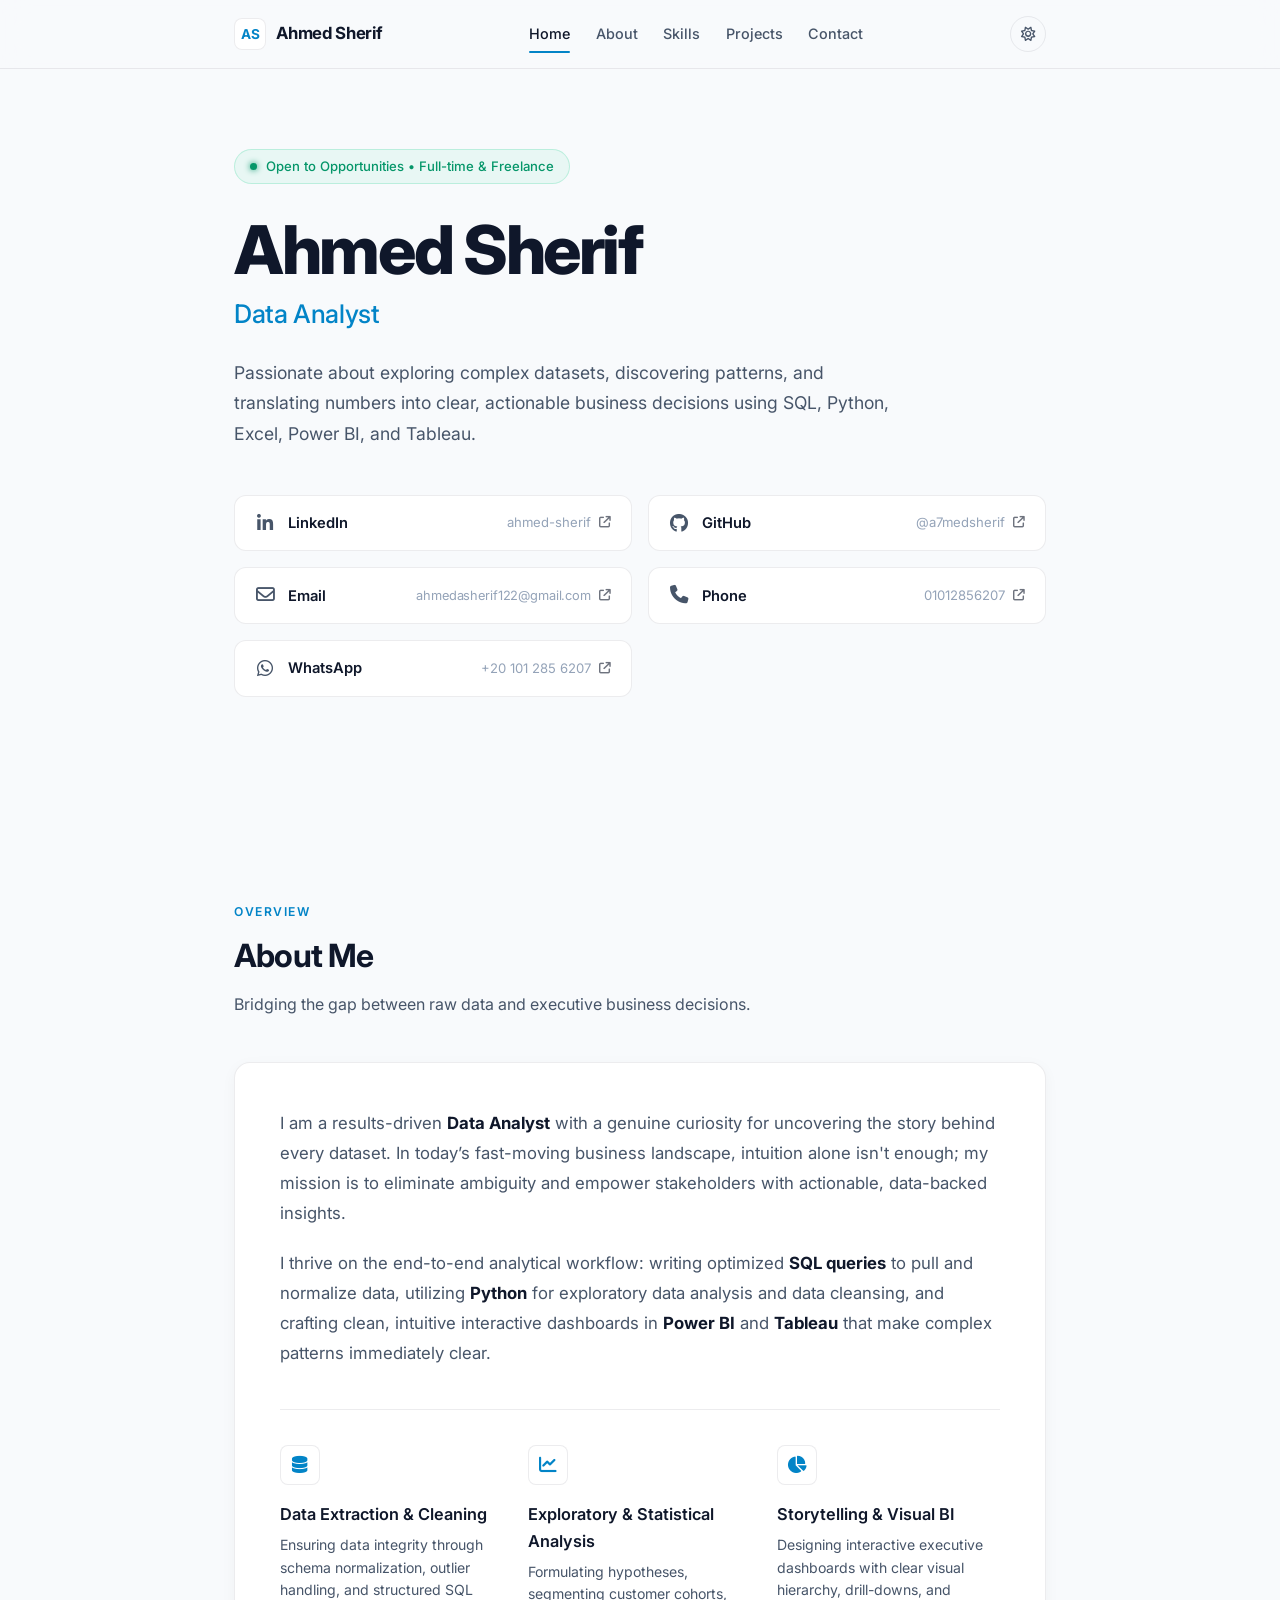
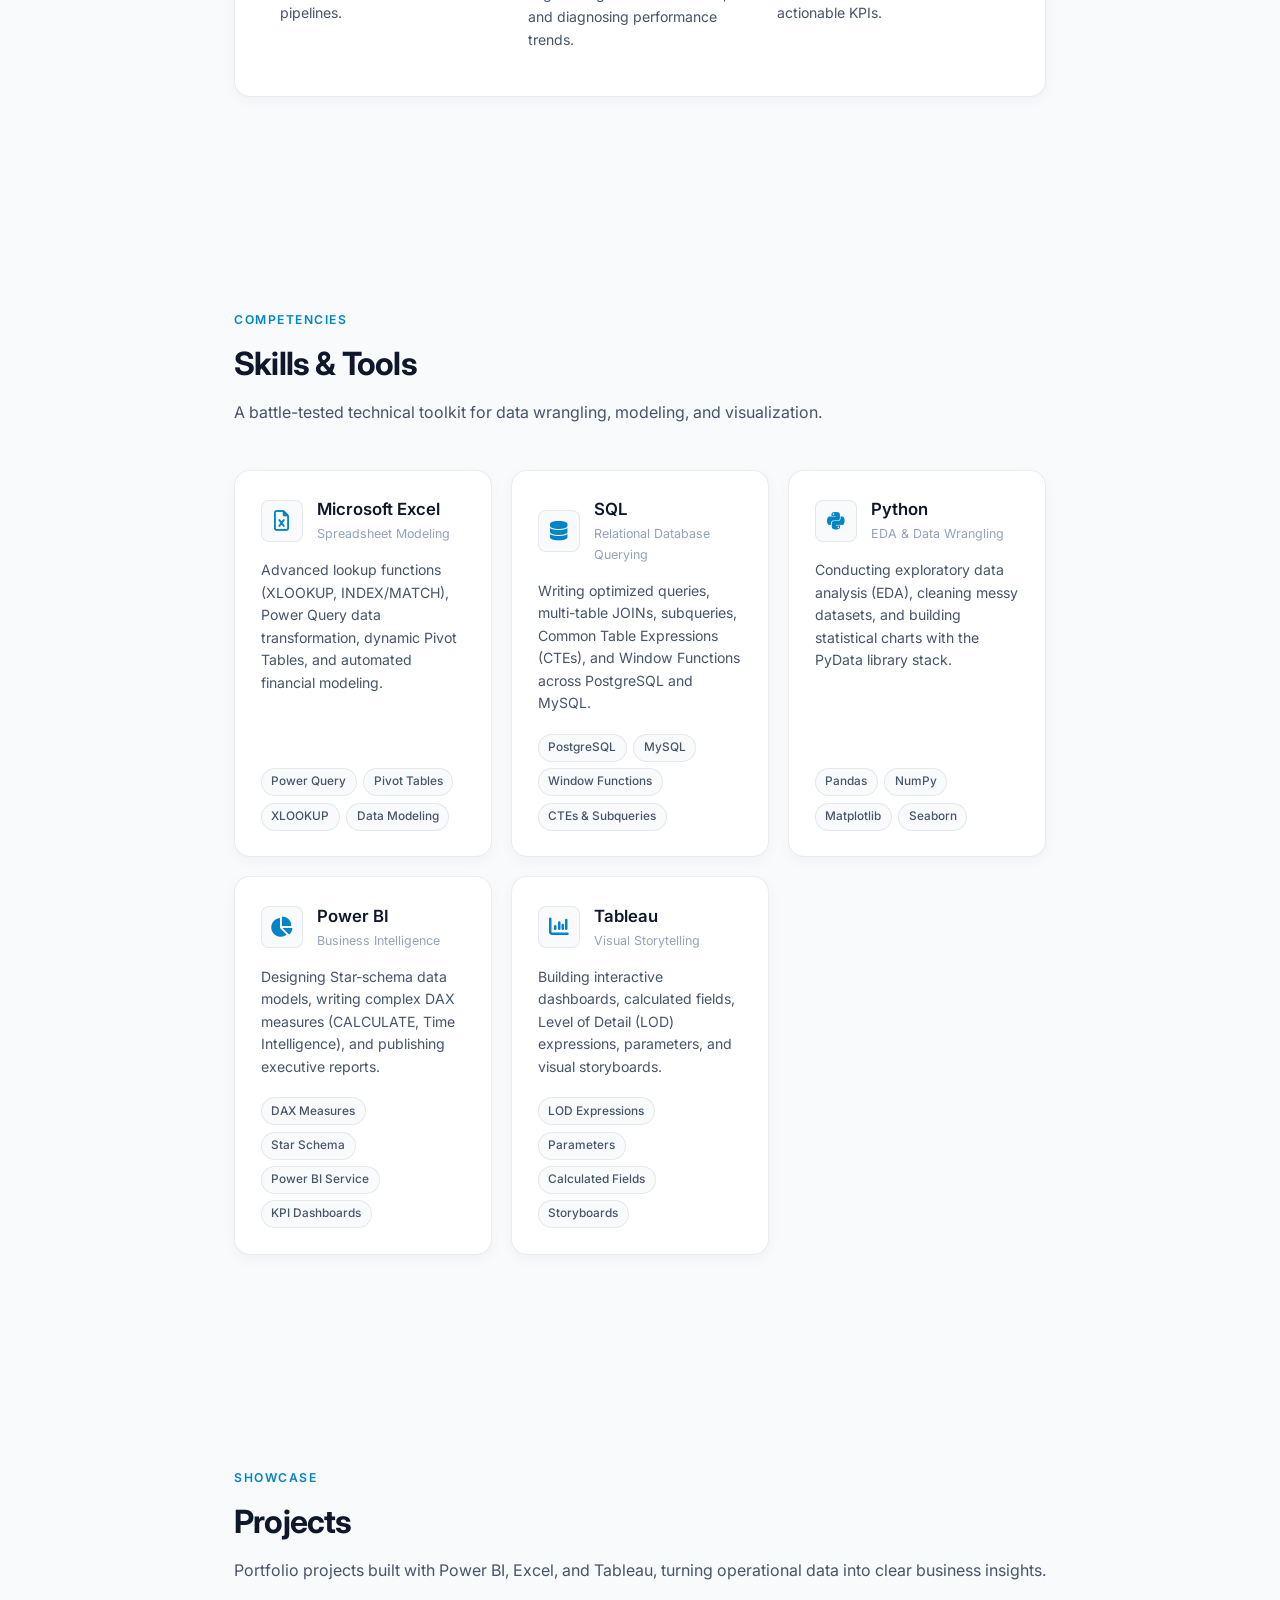
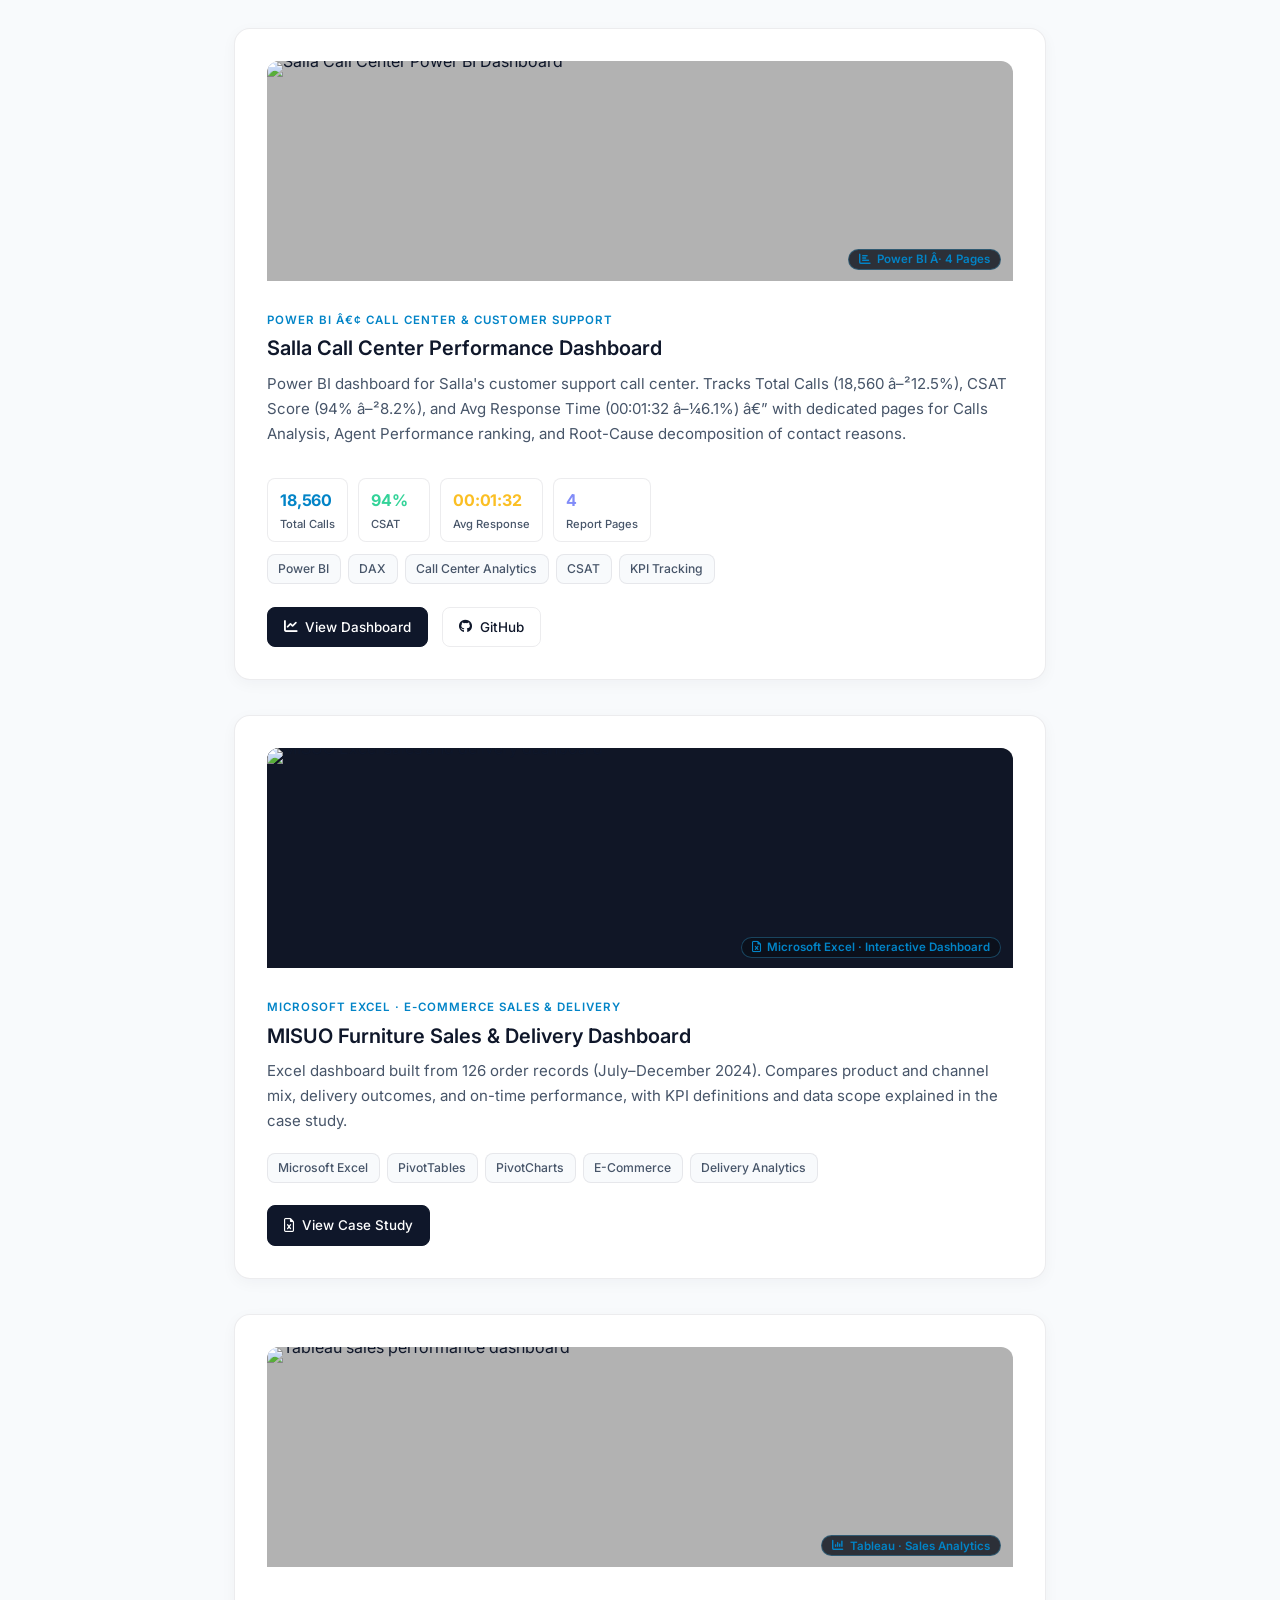
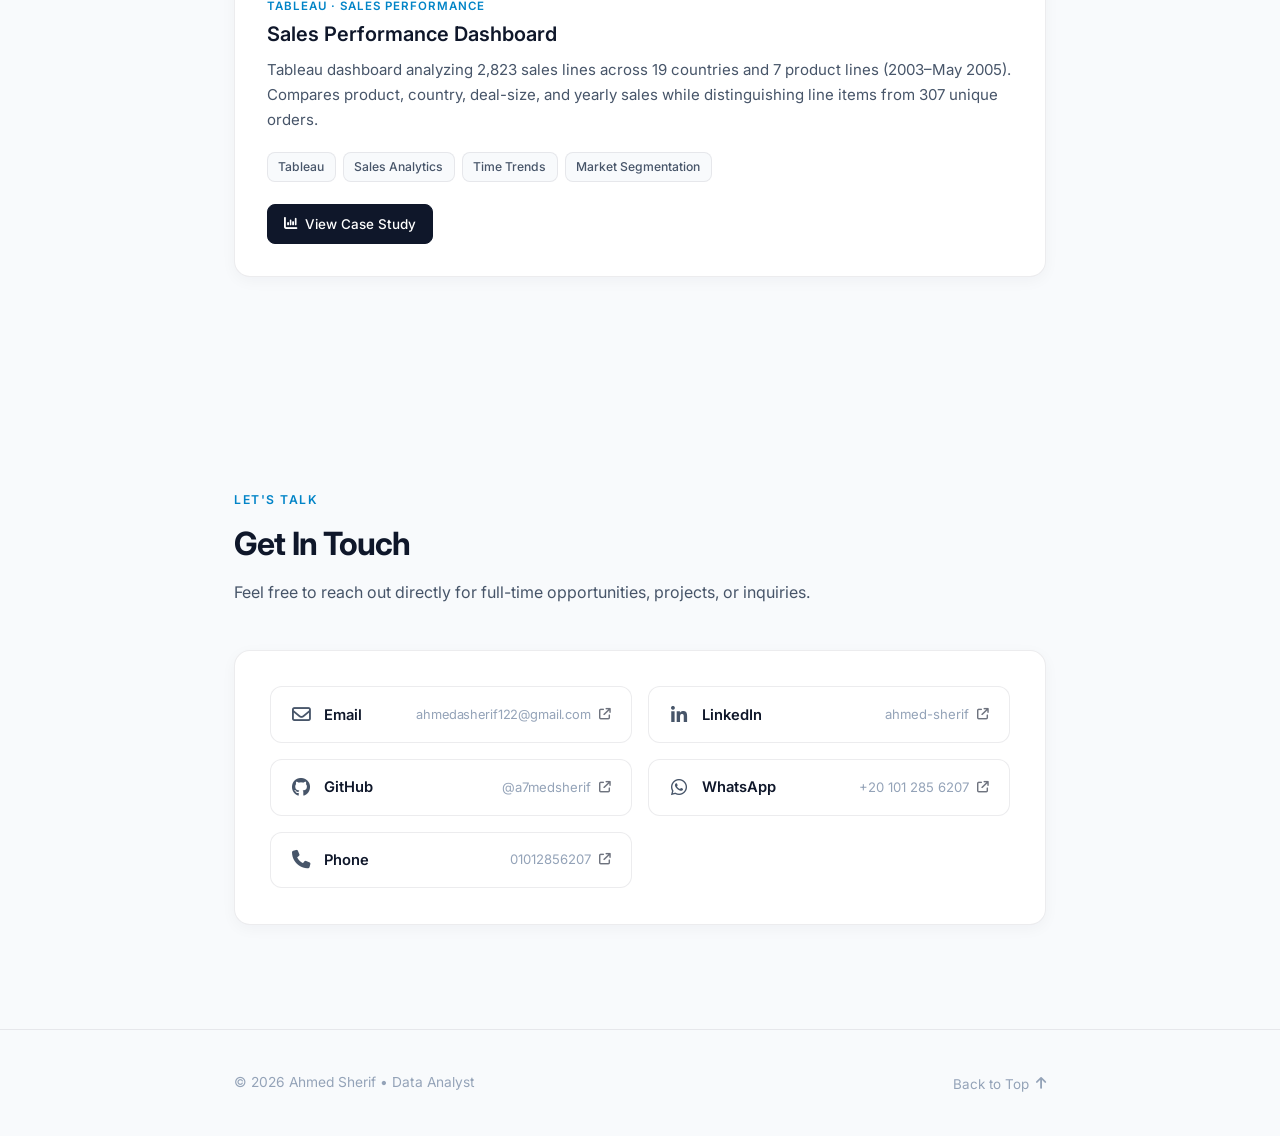
==== index.html @ d5da156c "Add files via upload" ====
<!DOCTYPE html>
<html lang="en" data-theme="dark">
<head>
  <meta charset="UTF-8" />
  <meta name="viewport" content="width=device-width, initial-scale=1.0" />
  <title>Ahmed Sherif | Data Analyst</title>
  <meta name="description" content="Portfolio of Ahmed Sherif - Data Analyst. Transforming raw data into actionable business intelligence." />

  <!-- Google Font: Inter -->
  <link rel="preconnect" href="https://fonts.googleapis.com" />
  <link rel="preconnect" href="https://fonts.gstatic.com" crossorigin />
  <link href="https://fonts.googleapis.com/css2?family=Inter:wght@300;400;500;600;700;800&display=swap" rel="stylesheet" />

  <!-- FontAwesome Icons -->
  <link rel="stylesheet" href="https://cdnjs.cloudflare.com/ajax/libs/font-awesome/6.5.1/css/all.min.css" integrity="sha512-DTOQO9RWCH3ppGqcWaEA1BIZOC6xxalwEsw9c2QQeAIftl+Vegovlnee1c9QX4TctnWMn13TZye+giMm8e2LwA==" crossorigin="anonymous" referrerpolicy="no-referrer" />

  <!-- Custom Stylesheet -->
  <link rel="stylesheet" href="style.css" />
</head>
<body>

  <!-- ==================== FIXED NAVIGATION BAR ==================== -->
  <header class="navbar" id="navbar">
    <div class="container nav-container">
      <a href="#hero" class="brand-logo">
        <span class="brand-badge">AS</span>
        <span class="brand-name">Ahmed Sherif</span>
      </a>

      <!-- Navigation Links -->
      <nav class="nav-menu" id="navMenu">
        <a href="#hero" class="nav-link active">Home</a>
        <a href="#about" class="nav-link">About</a>
        <a href="#skills" class="nav-link">Skills</a>
        <a href="#projects" class="nav-link">Projects</a>
        <a href="#contact" class="nav-link">Contact</a>
      </nav>

      <!-- Right Actions -->
      <div class="nav-actions">
        <button id="themeToggle" class="theme-btn" aria-label="Toggle Theme" title="Toggle theme">
          <i class="fa-regular fa-moon moon-icon"></i>
          <i class="fa-regular fa-sun sun-icon"></i>
        </button>

        <button class="mobile-toggle" id="mobileMenuToggle" aria-label="Toggle menu">
          <span></span>
          <span></span>
          <span></span>
        </button>
      </div>
    </div>
  </header>

  <!-- Main One-Page Content Wrapper -->
  <main class="main-content">

    <!-- ==================== 1. HERO SECTION ==================== -->
    <section class="section hero-section" id="hero">
      <div class="container">
        
        <div class="hero-content">
          <!-- Status Pill -->
          <div class="status-pill">
            <span class="pulse-dot"></span>
            <span>Open to Opportunities • Full-time & Freelance</span>
          </div>

          <!-- Name & Role -->
          <h1 class="hero-name">Ahmed Sherif</h1>
          <p class="hero-role">Data Analyst</p>

          <!-- Short Bio Tagline -->
          <p class="hero-tagline">
            Passionate about exploring complex datasets, discovering patterns, and translating numbers into clear, actionable business decisions using SQL, Python, Excel, Power BI, and Tableau.
          </p>

          <!-- Core Contact & Social Links (Clean Rectangles Grid) -->
          <div class="hero-links-grid">
            
            <!-- LinkedIn -->
            <a href="https://www.linkedin.com/in/ahmed-sherif-2465382a6" target="_blank" rel="noopener noreferrer" class="link-card">
              <div class="link-left">
                <i class="fa-brands fa-linkedin-in link-icon"></i>
                <span class="link-title">LinkedIn</span>
              </div>
              <div class="link-right">
                <span class="link-handle">ahmed-sherif</span>
                <i class="fa-solid fa-arrow-up-right-from-square arrow-icon"></i>
              </div>
            </a>

            <!-- GitHub -->
            <a href="https://github.com/a7medsherif" target="_blank" rel="noopener noreferrer" class="link-card">
              <div class="link-left">
                <i class="fa-brands fa-github link-icon"></i>
                <span class="link-title">GitHub</span>
              </div>
              <div class="link-right">
                <span class="link-handle">@a7medsherif</span>
                <i class="fa-solid fa-arrow-up-right-from-square arrow-icon"></i>
              </div>
            </a>

            <!-- Email -->
            <a href="mailto:ahmedasherif122@gmail.com" class="link-card">
              <div class="link-left">
                <i class="fa-regular fa-envelope link-icon"></i>
                <span class="link-title">Email</span>
              </div>
              <div class="link-right">
                <span class="link-handle email-handle">ahmedasherif122@gmail.com</span>
                <i class="fa-solid fa-arrow-up-right-from-square arrow-icon"></i>
              </div>
            </a>

            <!-- Phone -->
            <a href="tel:01012856207" class="link-card">
              <div class="link-left">
                <i class="fa-solid fa-phone link-icon"></i>
                <span class="link-title">Phone</span>
              </div>
              <div class="link-right">
                <span class="link-handle phone-handle">01012856207</span>
                <i class="fa-solid fa-arrow-up-right-from-square arrow-icon"></i>
              </div>
            </a>

            <!-- WhatsApp -->
            <a href="https://wa.me/201012856207" target="_blank" rel="noopener noreferrer" class="link-card">
              <div class="link-left">
                <i class="fa-brands fa-whatsapp link-icon"></i>
                <span class="link-title">WhatsApp</span>
              </div>
              <div class="link-right">
                <span class="link-handle phone-handle">+20 101 285 6207</span>
                <i class="fa-solid fa-arrow-up-right-from-square arrow-icon"></i>
              </div>
            </a>

          </div>
        </div>

      </div>
    </section>

    <!-- ==================== 2. ABOUT ME SECTION ==================== -->
    <section class="section about-section" id="about">
      <div class="container">
        
        <div class="section-header">
          <span class="section-tag">Overview</span>
          <h2 class="section-title">About Me</h2>
          <p class="section-desc">Bridging the gap between raw data and executive business decisions.</p>
        </div>

        <div class="card about-card">
          <div class="about-text">
            <p>
              I am a results-driven <strong>Data Analyst</strong> with a genuine curiosity for uncovering the story behind every dataset. In today’s fast-moving business landscape, intuition alone isn't enough; my mission is to eliminate ambiguity and empower stakeholders with actionable, data-backed insights.
            </p>
            <p>
              I thrive on the end-to-end analytical workflow: writing optimized <strong>SQL queries</strong> to pull and normalize data, utilizing <strong>Python</strong> for exploratory data analysis and data cleansing, and crafting clean, intuitive interactive dashboards in <strong>Power BI</strong> and <strong>Tableau</strong> that make complex patterns immediately clear.
            </p>
          </div>

          <!-- Analytical Pillars -->
          <div class="pillars-grid">
            <div class="pillar-item">
              <div class="pillar-icon"><i class="fa-solid fa-database"></i></div>
              <h4>Data Extraction & Cleaning</h4>
              <p>Ensuring data integrity through schema normalization, outlier handling, and structured SQL pipelines.</p>
            </div>

            <div class="pillar-item">
              <div class="pillar-icon"><i class="fa-solid fa-chart-line"></i></div>
              <h4>Exploratory & Statistical Analysis</h4>
              <p>Formulating hypotheses, segmenting customer cohorts, and diagnosing performance trends.</p>
            </div>

            <div class="pillar-item">
              <div class="pillar-icon"><i class="fa-solid fa-chart-pie"></i></div>
              <h4>Storytelling & Visual BI</h4>
              <p>Designing interactive executive dashboards with clear visual hierarchy, drill-downs, and actionable KPIs.</p>
            </div>
          </div>
        </div>

      </div>
    </section>

    <!-- ==================== 3. SKILLS & TOOLS SECTION ==================== -->
    <section class="section skills-section" id="skills">
      <div class="container">
        
        <div class="section-header">
          <span class="section-tag">Competencies</span>
          <h2 class="section-title">Skills & Tools</h2>
          <p class="section-desc">A battle-tested technical toolkit for data wrangling, modeling, and visualization.</p>
        </div>

        <div class="skills-grid">
          
          <!-- Excel -->
          <div class="card skill-card">
            <div class="skill-card-top">
              <div class="skill-icon-wrap"><i class="fa-regular fa-file-excel"></i></div>
              <div>
                <h3 class="skill-title">Microsoft Excel</h3>
                <span class="skill-type">Spreadsheet Modeling</span>
              </div>
            </div>
            <p class="skill-desc">
              Advanced lookup functions (XLOOKUP, INDEX/MATCH), Power Query data transformation, dynamic Pivot Tables, and automated financial modeling.
            </p>
            <div class="skill-tags">
              <span>Power Query</span>
              <span>Pivot Tables</span>
              <span>XLOOKUP</span>
              <span>Data Modeling</span>
            </div>
          </div>

          <!-- SQL -->
          <div class="card skill-card">
            <div class="skill-card-top">
              <div class="skill-icon-wrap"><i class="fa-solid fa-database"></i></div>
              <div>
                <h3 class="skill-title">SQL</h3>
                <span class="skill-type">Relational Database Querying</span>
              </div>
            </div>
            <p class="skill-desc">
              Writing optimized queries, multi-table JOINs, subqueries, Common Table Expressions (CTEs), and Window Functions across PostgreSQL and MySQL.
            </p>
            <div class="skill-tags">
              <span>PostgreSQL</span>
              <span>MySQL</span>
              <span>Window Functions</span>
              <span>CTEs & Subqueries</span>
            </div>
          </div>

          <!-- Python -->
          <div class="card skill-card">
            <div class="skill-card-top">
              <div class="skill-icon-wrap"><i class="fa-brands fa-python"></i></div>
              <div>
                <h3 class="skill-title">Python</h3>
                <span class="skill-type">EDA & Data Wrangling</span>
              </div>
            </div>
            <p class="skill-desc">
              Conducting exploratory data analysis (EDA), cleaning messy datasets, and building statistical charts with the PyData library stack.
            </p>
            <div class="skill-tags">
              <span>Pandas</span>
              <span>NumPy</span>
              <span>Matplotlib</span>
              <span>Seaborn</span>
            </div>
          </div>

          <!-- Power BI -->
          <div class="card skill-card">
            <div class="skill-card-top">
              <div class="skill-icon-wrap"><i class="fa-solid fa-chart-pie"></i></div>
              <div>
                <h3 class="skill-title">Power BI</h3>
                <span class="skill-type">Business Intelligence</span>
              </div>
            </div>
            <p class="skill-desc">
              Designing Star-schema data models, writing complex DAX measures (CALCULATE, Time Intelligence), and publishing executive reports.
            </p>
            <div class="skill-tags">
              <span>DAX Measures</span>
              <span>Star Schema</span>
              <span>Power BI Service</span>
              <span>KPI Dashboards</span>
            </div>
          </div>

          <!-- Tableau -->
          <div class="card skill-card">
            <div class="skill-card-top">
              <div class="skill-icon-wrap"><i class="fa-solid fa-chart-column"></i></div>
              <div>
                <h3 class="skill-title">Tableau</h3>
                <span class="skill-type">Visual Storytelling</span>
              </div>
            </div>
            <p class="skill-desc">
              Building interactive dashboards, calculated fields, Level of Detail (LOD) expressions, parameters, and visual storyboards.
            </p>
            <div class="skill-tags">
              <span>LOD Expressions</span>
              <span>Parameters</span>
              <span>Calculated Fields</span>
              <span>Storyboards</span>
            </div>
          </div>

        </div>

      </div>
    </section>


    <!-- ==================== 4. PROJECTS SECTION ==================== -->
    <section class="section projects-section" id="projects">
      <div class="container">
        
        <div class="section-header">
          <span class="section-tag">Showcase</span>
          <h2 class="section-title">Projects</h2>
          <p class="section-desc">Portfolio projects built with Power BI, Excel, and Tableau, turning operational data into clear business insights.</p>
        </div>

        <div class="projects-grid">

          <!-- PROJECT 01: SALLA CALL CENTER DASHBOARD -->
          <article class="card project-card featured-project">
            <div class="project-img-wrap">
              <img
                src="assets/images/salla-home.jpg"
                alt="Salla Call Center Power BI Dashboard"
                class="project-img"
                loading="lazy"
              />
              <span class="img-overlay-badge"><i class="fa-solid fa-chart-bar"></i> Power BI Â· 4 Pages</span>
            </div>

            <div class="project-body">
              <div class="project-header">
                <span class="project-meta-pill">Power BI â€¢ Call Center &amp; Customer Support</span>
                <h3 class="project-title">Salla Call Center Performance Dashboard</h3>
              </div>

              <p class="project-description">
                Power BI dashboard for Salla's customer support call center. Tracks Total Calls (18,560 â–²12.5%), CSAT Score (94% â–²8.2%), and Avg Response Time (00:01:32 â–¼6.1%) â€” with dedicated pages for Calls Analysis, Agent Performance ranking, and Root-Cause decomposition of contact reasons.
              </p>

              <div class="project-kpis">
                <div class="pkpi"><span class="pkpi-v cyan">18,560</span><span class="pkpi-l">Total Calls</span></div>
                <div class="pkpi"><span class="pkpi-v emerald">94%</span><span class="pkpi-l">CSAT</span></div>
                <div class="pkpi"><span class="pkpi-v amber">00:01:32</span><span class="pkpi-l">Avg Response</span></div>
                <div class="pkpi"><span class="pkpi-v indigo">4</span><span class="pkpi-l">Report Pages</span></div>
              </div>

              <div class="project-tags">
                <span>Power BI</span>
                <span>DAX</span>
                <span>Call Center Analytics</span>
                <span>CSAT</span>
                <span>KPI Tracking</span>
              </div>

              <div class="project-actions">
                <a href="salla-dashboard-real.html" class="btn btn-primary btn-sm">
                  <i class="fa-solid fa-chart-line"></i>
                  <span>View Dashboard</span>
                </a>
                <a href="https://github.com/a7medsherif" target="_blank" rel="noopener noreferrer" class="btn btn-outline btn-sm">
                  <i class="fa-brands fa-github"></i>
                  <span>GitHub</span>
                </a>
              </div>
            </div>
          </article>

                    <!-- PROJECT 02: MISUO FURNITURE SALES & DELIVERY DASHBOARD -->
          <article class="card project-card">
                        <div class="project-img-wrap">
              <img src="assets/images/misuo-dashboard.png" alt="MISUO Excel sales and delivery dashboard" class="project-img misuo-dashboard-img" style="object-fit:contain;background:#101626" loading="lazy" />
              <span class="img-overlay-badge"><i class="fa-regular fa-file-excel"></i> Microsoft Excel · Interactive Dashboard</span>
            </div><div class="project-body">
              <div class="project-header">
                <span class="project-meta-pill">Microsoft Excel &middot; E-Commerce Sales &amp; Delivery</span>
                <h3 class="project-title">MISUO Furniture Sales &amp; Delivery Dashboard</h3>
              </div>
              <p class="project-description">Excel dashboard built from 126 order records (July–December 2024). Compares product and channel mix, delivery outcomes, and on-time performance, with KPI definitions and data scope explained in the case study.</p>
              <div class="project-tags">
                <span>Microsoft Excel</span><span>PivotTables</span><span>PivotCharts</span><span>E-Commerce</span><span>Delivery Analytics</span>
              </div>
              <div class="project-actions">
                <a href="messieur-dashboard.html" class="btn btn-primary btn-sm"><i class="fa-regular fa-file-excel"></i><span>View Case Study</span></a>
              </div>
            </div>
          </article>
          <!-- PROJECT 03: TABLEAU SALES PERFORMANCE DASHBOARD -->
          <article class="card project-card">
            <div class="project-img-wrap">
              <img src="assets/images/tableau-sales-dashboard.png" alt="Tableau sales performance dashboard" class="project-img" loading="lazy" />
              <span class="img-overlay-badge"><i class="fa-solid fa-chart-column"></i> Tableau &middot; Sales Analytics</span>
            </div>
            <div class="project-body">
              <div class="project-header">
                <span class="project-meta-pill">Tableau &middot; Sales Performance</span>
                <h3 class="project-title">Sales Performance Dashboard</h3>
              </div>
              <p class="project-description">Tableau dashboard analyzing 2,823 sales lines across 19 countries and 7 product lines (2003–May 2005). Compares product, country, deal-size, and yearly sales while distinguishing line items from 307 unique orders.</p>
              <div class="project-tags"><span>Tableau</span><span>Sales Analytics</span><span>Time Trends</span><span>Market Segmentation</span></div>
              <div class="project-actions"><a href="tableau-sales-dashboard.html" class="btn btn-primary btn-sm"><i class="fa-solid fa-chart-column"></i><span>View Case Study</span></a></div>
            </div>
          </article>

        </div>

      </div>
    </section>

    <!-- ==================== 5. CONTACT SECTION ==================== -->
    <section class="section contact-section" id="contact">
      <div class="container">
        
        <div class="section-header">
          <span class="section-tag">Let's Talk</span>
          <h2 class="section-title">Get In Touch</h2>
          <p class="section-desc">Feel free to reach out directly for full-time opportunities, projects, or inquiries.</p>
        </div>

        <div class="contact-card-box card">
          <div class="contact-links-list">
            
            <a href="mailto:ahmedasherif122@gmail.com" class="link-card">
              <div class="link-left">
                <i class="fa-regular fa-envelope link-icon"></i>
                <span class="link-title">Email</span>
              </div>
              <div class="link-right">
                <span class="link-handle email-handle">ahmedasherif122@gmail.com</span>
                <i class="fa-solid fa-arrow-up-right-from-square arrow-icon"></i>
              </div>
            </a>

            <a href="https://www.linkedin.com/in/ahmed-sherif-2465382a6" target="_blank" rel="noopener noreferrer" class="link-card">
              <div class="link-left">
                <i class="fa-brands fa-linkedin-in link-icon"></i>
                <span class="link-title">LinkedIn</span>
              </div>
              <div class="link-right">
                <span class="link-handle">ahmed-sherif</span>
                <i class="fa-solid fa-arrow-up-right-from-square arrow-icon"></i>
              </div>
            </a>

            <a href="https://github.com/a7medsherif" target="_blank" rel="noopener noreferrer" class="link-card">
              <div class="link-left">
                <i class="fa-brands fa-github link-icon"></i>
                <span class="link-title">GitHub</span>
              </div>
              <div class="link-right">
                <span class="link-handle">@a7medsherif</span>
                <i class="fa-solid fa-arrow-up-right-from-square arrow-icon"></i>
              </div>
            </a>

            <a href="https://wa.me/201012856207" target="_blank" rel="noopener noreferrer" class="link-card">
              <div class="link-left">
                <i class="fa-brands fa-whatsapp link-icon"></i>
                <span class="link-title">WhatsApp</span>
              </div>
              <div class="link-right">
                <span class="link-handle phone-handle">+20 101 285 6207</span>
                <i class="fa-solid fa-arrow-up-right-from-square arrow-icon"></i>
              </div>
            </a>

            <a href="tel:01012856207" class="link-card">
              <div class="link-left">
                <i class="fa-solid fa-phone link-icon"></i>
                <span class="link-title">Phone</span>
              </div>
              <div class="link-right">
                <span class="link-handle phone-handle">01012856207</span>
                <i class="fa-solid fa-arrow-up-right-from-square arrow-icon"></i>
              </div>
            </a>

          </div>
        </div>

      </div>
    </section>

  </main>

  <!-- ==================== FOOTER ==================== -->
  <footer class="footer">
    <div class="container footer-container">
      <p class="copyright">&copy; 2026 Ahmed Sherif • Data Analyst</p>
      <div class="footer-back-top">
        <a href="#hero" class="back-top-link">
          <span>Back to Top</span>
          <i class="fa-solid fa-arrow-up"></i>
        </a>
      </div>
    </div>
  </footer>

  <!-- Script -->
  <script src="script.js"></script>
</body>
</html>
---- style.css ----
/* ==========================================================================
   AHMED SHERIF | DATA ANALYST PORTFOLIO
   Spacious, Elegant, Calm Dark Slate One-Page Layout
   ========================================================================== */

/* --- CSS Variables --- */
:root {
  /* Dark Slate Theme */
  --bg-body: #0b0f19;
  --bg-surface: #101626;
  --bg-card: rgba(255, 255, 255, 0.025);
  --bg-card-hover: rgba(255, 255, 255, 0.05);
  --bg-slot: rgba(255, 255, 255, 0.015);
  --bg-nav: rgba(11, 15, 25, 0.85);

  --border: rgba(255, 255, 255, 0.08);
  --border-hover: rgba(255, 255, 255, 0.2);
  --border-dashed: rgba(255, 255, 255, 0.12);

  --text-main: #f8fafc;
  --text-muted: #94a3b8;
  --text-dim: #64748b;

  --accent: #38bdf8;
  --status-emerald: #34d399;

  --font-sans: 'Inter', -apple-system, BlinkMacSystemFont, 'Segoe UI', Roboto, sans-serif;
  --radius-sm: 8px;
  --radius-md: 12px;
  --radius-lg: 16px;
  --radius-full: 9999px;

  --transition: 0.2s cubic-bezier(0.4, 0, 0.2, 1);
  --shadow-card: 0 4px 20px -2px rgba(0, 0, 0, 0.25);
}

/* Light Theme */
[data-theme="light"] {
  --bg-body: #f8fafc;
  --bg-surface: #ffffff;
  --bg-card: #ffffff;
  --bg-card-hover: #f1f5f9;
  --bg-slot: #f8fafc;
  --bg-nav: rgba(248, 250, 252, 0.85);

  --border: rgba(15, 23, 42, 0.08);
  --border-hover: rgba(15, 23, 42, 0.22);
  --border-dashed: rgba(15, 23, 42, 0.15);

  --text-main: #0f172a;
  --text-muted: #475569;
  --text-dim: #94a3b8;

  --accent: #0284c7;
  --status-emerald: #059669;
  --shadow-card: 0 4px 15px rgba(15, 23, 42, 0.04);
}

/* --- Base & Reset --- */
*, *::before, *::after {
  box-sizing: border-box;
  margin: 0;
  padding: 0;
}

html {
  scroll-behavior: smooth;
  font-size: 16px;
}

body {
  font-family: var(--font-sans);
  background-color: var(--bg-body);
  color: var(--text-main);
  line-height: 1.65;
  min-height: 100vh;
  -webkit-font-smoothing: antialiased;
  -moz-osx-font-smoothing: grayscale;
  transition: background-color var(--transition), color var(--transition);
}

.container {
  width: 100%;
  max-width: 860px;
  margin: 0 auto;
  padding: 0 1.5rem;
}

a {
  text-decoration: none;
  color: inherit;
  transition: var(--transition);
}

/* --- Common Card --- */
.card {
  background-color: var(--bg-card);
  border: 1px solid var(--border);
  border-radius: var(--radius-lg);
  padding: 2rem;
  box-shadow: var(--shadow-card);
  transition: all var(--transition);
}

/* ==================== NAVBAR ==================== */
.navbar {
  position: sticky;
  top: 0;
  width: 100%;
  z-index: 1000;
  background: var(--bg-nav);
  backdrop-filter: blur(14px);
  -webkit-backdrop-filter: blur(14px);
  border-bottom: 1px solid var(--border);
  padding: 1rem 0;
  transition: all var(--transition);
}

.nav-container {
  display: flex;
  align-items: center;
  justify-content: space-between;
}

.brand-logo {
  display: flex;
  align-items: center;
  gap: 0.65rem;
}

.brand-badge {
  width: 32px;
  height: 32px;
  border-radius: var(--radius-sm);
  background: var(--bg-card);
  border: 1px solid var(--border);
  color: var(--accent);
  display: flex;
  align-items: center;
  justify-content: center;
  font-size: 0.85rem;
  font-weight: 700;
}

.brand-name {
  font-size: 1.05rem;
  font-weight: 700;
  letter-spacing: -0.02em;
}

.nav-menu {
  display: flex;
  align-items: center;
  gap: 1.6rem;
}

.nav-link {
  font-size: 0.9rem;
  font-weight: 500;
  color: var(--text-muted);
  position: relative;
  padding: 0.3rem 0;
  transition: color var(--transition);
}

.nav-link:hover,
.nav-link.active {
  color: var(--text-main);
}

.nav-link.active::after {
  content: '';
  position: absolute;
  bottom: -2px;
  left: 0;
  width: 100%;
  height: 2px;
  background: var(--accent);
  border-radius: var(--radius-full);
}

.nav-actions {
  display: flex;
  align-items: center;
  gap: 0.8rem;
}

.theme-btn {
  background: transparent;
  border: 1px solid var(--border);
  color: var(--text-muted);
  width: 36px;
  height: 36px;
  border-radius: var(--radius-full);
  display: flex;
  align-items: center;
  justify-content: center;
  cursor: pointer;
  font-size: 0.9rem;
  transition: all var(--transition);
}

.theme-btn:hover {
  color: var(--text-main);
  border-color: var(--border-hover);
}

.theme-btn .sun-icon { display: none; }
.theme-btn .moon-icon { display: block; }

[data-theme="light"] .theme-btn .sun-icon { display: block; }
[data-theme="light"] .theme-btn .moon-icon { display: none; }

.mobile-toggle {
  display: none;
  flex-direction: column;
  gap: 5px;
  background: transparent;
  border: none;
  cursor: pointer;
  padding: 4px;
}

.mobile-toggle span {
  width: 22px;
  height: 2px;
  background: var(--text-main);
  transition: var(--transition);
}

/* ==================== SECTIONS COMMON SPACING ==================== */
.section {
  padding: 6.5rem 0;
  scroll-margin-top: 85px;
}

.section-header {
  margin-bottom: 2.8rem;
}

.section-tag {
  display: inline-block;
  font-size: 0.76rem;
  font-weight: 600;
  text-transform: uppercase;
  letter-spacing: 1.5px;
  color: var(--accent);
  margin-bottom: 0.5rem;
}

.section-title {
  font-size: 2rem;
  font-weight: 700;
  letter-spacing: -0.025em;
  color: var(--text-main);
  margin-bottom: 0.5rem;
}

.section-desc {
  font-size: 1rem;
  color: var(--text-muted);
}

/* ==================== 1. HERO SECTION ==================== */
.hero-section {
  min-height: calc(88vh - 70px);
  display: flex;
  align-items: center;
  padding: 5rem 0 6rem;
}

.hero-content {
  width: 100%;
}

.status-pill {
  display: inline-flex;
  align-items: center;
  gap: 0.55rem;
  font-size: 0.82rem;
  color: var(--status-emerald);
  background: rgba(52, 211, 153, 0.08);
  border: 1px solid rgba(52, 211, 153, 0.25);
  padding: 0.35rem 0.95rem;
  border-radius: var(--radius-full);
  font-weight: 500;
  margin-bottom: 1.8rem;
}

.pulse-dot {
  width: 7px;
  height: 7px;
  border-radius: 50%;
  background-color: var(--status-emerald);
  box-shadow: 0 0 6px var(--status-emerald);
}

.hero-name {
  font-size: clamp(2.8rem, 6vw, 4.2rem);
  font-weight: 800;
  letter-spacing: -0.035em;
  line-height: 1.1;
  color: var(--text-main);
  margin-bottom: 0.4rem;
}

.hero-role {
  font-size: clamp(1.25rem, 2.5vw, 1.6rem);
  font-weight: 500;
  color: var(--accent);
  margin-bottom: 1.4rem;
  letter-spacing: -0.015em;
}

.hero-tagline {
  font-size: 1.1rem;
  color: var(--text-muted);
  line-height: 1.75;
  max-width: 680px;
  margin-bottom: 2.8rem;
}

/* Clean Rectangle Link Cards Grid */
.hero-links-grid {
  display: grid;
  grid-template-columns: repeat(2, 1fr);
  gap: 1rem;
}

@media (max-width: 640px) {
  .hero-links-grid {
    grid-template-columns: 1fr;
  }
}

.link-card {
  display: flex;
  align-items: center;
  justify-content: space-between;
  padding: 0.95rem 1.25rem;
  background-color: var(--bg-card);
  border: 1px solid var(--border);
  border-radius: var(--radius-md);
  text-decoration: none;
  color: inherit;
  gap: 1.2rem;
  min-width: 0;
  overflow: hidden;
  transition: all var(--transition);
}

.link-card:hover {
  background-color: var(--bg-card-hover);
  border-color: var(--border-hover);
  transform: translateY(-2px);
}

.link-left {
  display: flex;
  align-items: center;
  gap: 0.8rem;
  flex-shrink: 0;
}

.link-icon {
  font-size: 1.15rem;
  color: var(--text-muted);
  width: 20px;
  text-align: center;
  flex-shrink: 0;
  transition: color var(--transition);
}

.link-card:hover .link-icon {
  color: var(--accent);
}

.link-title {
  font-size: 0.92rem;
  font-weight: 600;
  color: var(--text-main);
  white-space: nowrap;
}

.link-right {
  display: flex;
  align-items: center;
  gap: 0.5rem;
  min-width: 0;
  justify-content: flex-end;
  flex-shrink: 1;
  white-space: nowrap;
}

.link-handle {
  font-size: 0.82rem;
  color: var(--text-dim);
  white-space: nowrap;
  overflow: hidden;
  text-overflow: ellipsis;
  transition: color var(--transition);
}

.email-handle {
  font-size: clamp(0.72rem, 1.3vw, 0.8rem);
  letter-spacing: -0.01em;
}

.phone-handle {
  font-size: 0.82rem;
  white-space: nowrap !important;
}

.arrow-icon {
  font-size: 0.72rem;
  opacity: 0.6;
  flex-shrink: 0;
  transition: transform var(--transition), opacity var(--transition);
}

.link-card:hover .link-right {
  color: var(--text-muted);
}

.link-card:hover .arrow-icon {
  opacity: 1;
  transform: translate(2px, -2px);
}

/* ==================== 2. ABOUT ME ==================== */
.about-card {
  padding: 2.8rem;
}

.about-text p {
  font-size: 1.05rem;
  color: var(--text-muted);
  line-height: 1.8;
  margin-bottom: 1.2rem;
}

.about-text p:last-child {
  margin-bottom: 0;
}

.about-text strong {
  color: var(--text-main);
}

.pillars-grid {
  display: grid;
  grid-template-columns: repeat(auto-fit, minmax(220px, 1fr));
  gap: 1.6rem;
  margin-top: 2.5rem;
  padding-top: 2.2rem;
  border-top: 1px solid var(--border);
}

.pillar-item {
  display: flex;
  flex-direction: column;
}

.pillar-icon {
  width: 40px;
  height: 40px;
  border-radius: var(--radius-sm);
  background: var(--bg-card);
  border: 1px solid var(--border);
  color: var(--accent);
  display: flex;
  align-items: center;
  justify-content: center;
  font-size: 1.1rem;
  margin-bottom: 1rem;
}

.pillar-item h4 {
  font-size: 1.02rem;
  font-weight: 600;
  color: var(--text-main);
  margin-bottom: 0.4rem;
}

.pillar-item p {
  font-size: 0.88rem;
  color: var(--text-muted);
  line-height: 1.6;
}

/* ==================== 3. SKILLS & TOOLS ==================== */
.skills-grid {
  display: grid;
  grid-template-columns: repeat(auto-fit, minmax(250px, 1fr));
  gap: 1.2rem;
}

.skill-card {
  padding: 1.6rem;
  display: flex;
  flex-direction: column;
}

.skill-card:hover {
  border-color: var(--border-hover);
  background-color: var(--bg-card-hover);
  transform: translateY(-2px);
}

.skill-card-top {
  display: flex;
  align-items: center;
  gap: 0.9rem;
  margin-bottom: 0.9rem;
}

.skill-icon-wrap {
  width: 42px;
  height: 42px;
  border-radius: var(--radius-sm);
  background: var(--bg-slot);
  border: 1px solid var(--border);
  color: var(--accent);
  display: flex;
  align-items: center;
  justify-content: center;
  font-size: 1.25rem;
  flex-shrink: 0;
}

.skill-title {
  font-size: 1.05rem;
  font-weight: 600;
  color: var(--text-main);
}

.skill-type {
  font-size: 0.78rem;
  color: var(--text-dim);
  display: block;
}

.skill-desc {
  font-size: 0.88rem;
  color: var(--text-muted);
  line-height: 1.6;
  margin-bottom: 1.2rem;
  flex-grow: 1;
}

.skill-tags {
  display: flex;
  flex-wrap: wrap;
  gap: 0.4rem;
}

.skill-tags span {
  font-size: 0.74rem;
  font-weight: 500;
  background: var(--bg-slot);
  border: 1px solid var(--border);
  color: var(--text-muted);
  padding: 0.2rem 0.6rem;
  border-radius: var(--radius-full);
}

/* ==================== 4. PROJECTS SECTION ==================== */
.projects-grid {
  display: grid;
  grid-template-columns: 1fr;
  gap: 2.2rem;
}

.project-card {
  padding: 2rem;
  display: flex;
  flex-direction: column;
  gap: 1.5rem;
}

.project-card:hover {
  border-color: var(--border-hover);
}

/* Real Project Banner with KPI Highlights */
.project-real-banner {
  width: 100%;
  background: var(--bg-surface);
  border: 1px solid var(--border);
  border-radius: var(--radius-md);
  padding: 1.4rem;
}

.banner-kpis {
  display: grid;
  grid-template-columns: repeat(auto-fit, minmax(130px, 1fr));
  gap: 1rem;
}

.banner-kpi {
  display: flex;
  flex-direction: column;
}

.bkpi-num {
  font-size: 1.35rem;
  font-weight: 800;
  letter-spacing: -0.02em;
}

.bkpi-lbl {
  font-size: 0.76rem;
  color: var(--text-dim);
  font-weight: 500;
  margin-top: 0.2rem;
}

.text-cyan { color: var(--accent) !important; }
.text-indigo { color: #818cf8 !important; }
.text-emerald { color: var(--status-emerald) !important; }
.text-amber { color: #fbbf24 !important; }

/* Screenshot Placeholder Slot */
.preview-slot {
  width: 100%;
  height: 180px;
  border-radius: var(--radius-md);
  background: var(--bg-slot);
  border: 1px dashed var(--border-dashed);
  display: flex;
  flex-direction: column;
  align-items: center;
  justify-content: center;
  gap: 0.45rem;
  padding: 1.5rem;
  text-align: center;
}

.preview-icon {
  font-size: 2rem;
  color: var(--text-dim);
  opacity: 0.5;
}

.preview-text {
  font-size: 0.88rem;
  font-weight: 600;
  color: var(--text-muted);
}

.preview-hint {
  font-size: 0.78rem;
  color: var(--text-dim);
}

.project-body {
  display: flex;
  flex-direction: column;
}

.project-header {
  margin-bottom: 0.6rem;
}

.project-meta-pill {
  display: inline-block;
  font-size: 0.72rem;
  font-weight: 600;
  text-transform: uppercase;
  letter-spacing: 1px;
  color: var(--accent);
  margin-bottom: 0.35rem;
}

.project-title {
  font-size: 1.25rem;
  font-weight: 600;
  color: var(--text-main);
  line-height: 1.35;
}

.project-description {
  font-size: 0.94rem;
  color: var(--text-muted);
  line-height: 1.65;
  margin-bottom: 1.2rem;
}

.project-tags {
  display: flex;
  flex-wrap: wrap;
  gap: 0.45rem;
  margin-bottom: 1.4rem;
}

.project-tags span {
  font-size: 0.76rem;
  font-weight: 500;
  background: var(--bg-slot);
  border: 1px solid var(--border);
  color: var(--text-muted);
  padding: 0.25rem 0.65rem;
  border-radius: var(--radius-sm);
}

.project-actions {
  display: flex;
  align-items: center;
  gap: 0.85rem;
}

/* Buttons */
.btn {
  display: inline-flex;
  align-items: center;
  justify-content: center;
  gap: 0.5rem;
  padding: 0.6rem 1.2rem;
  border-radius: var(--radius-sm);
  font-size: 0.88rem;
  font-weight: 500;
  cursor: pointer;
  transition: all var(--transition);
}

.btn-primary {
  background: var(--text-main);
  color: var(--bg-body);
  border: 1px solid var(--text-main);
}

[data-theme="light"] .btn-primary {
  background: #0f172a;
  color: #ffffff;
}

.btn-primary:hover {
  opacity: 0.9;
  transform: translateY(-1px);
}

.btn-outline {
  background: transparent;
  color: var(--text-main);
  border: 1px solid var(--border);
}

.btn-outline:hover {
  border-color: var(--border-hover);
  background: var(--bg-card-hover);
  transform: translateY(-1px);
}

.btn-sm {
  padding: 0.5rem 1rem;
  font-size: 0.84rem;
}

/* ==================== 5. CONTACT SECTION ==================== */
.contact-card-box {
  padding: 2.2rem;
}

.contact-links-list {
  display: grid;
  grid-template-columns: repeat(2, 1fr);
  gap: 1rem;
}

@media (max-width: 640px) {
  .contact-links-list {
    grid-template-columns: 1fr;
  }
}

/* ==================== FOOTER ==================== */
.footer {
  border-top: 1px solid var(--border);
  padding: 2.5rem 0;
  background: var(--bg-body);
}

.footer-container {
  display: flex;
  align-items: center;
  justify-content: space-between;
  gap: 1rem;
}

.copyright {
  font-size: 0.86rem;
  color: var(--text-dim);
}

.back-top-link {
  display: inline-flex;
  align-items: center;
  gap: 0.45rem;
  font-size: 0.84rem;
  color: var(--text-dim);
  transition: color var(--transition);
}

.back-top-link:hover {
  color: var(--accent);
}

/* ==================== RESPONSIVE ==================== */
@media (max-width: 768px) {
  .section {
    padding: 5rem 0;
  }

  .nav-menu {
    position: fixed;
    top: 62px;
    left: 0;
    width: 100%;
    background: var(--bg-body);
    flex-direction: column;
    padding: 2rem 0;
    gap: 1.4rem;
    border-bottom: 1px solid var(--border);
    transform: translateY(-150%);
    opacity: 0;
    pointer-events: none;
    transition: all var(--transition);
  }

  .nav-menu.open {
    transform: translateY(0);
    opacity: 1;
    pointer-events: auto;
  }

  .mobile-toggle {
    display: flex;
  }

  .hero-name {
    font-size: 2.5rem;
  }

  .about-card,
  .project-card,
  .contact-card-box {
    padding: 1.6rem;
  }

  .footer-container {
    flex-direction: column;
    text-align: center;
  }
}

/* ==========================================================================
   PROJECT CARD — REAL IMAGE PREVIEW
   ========================================================================== */

.project-img-wrap {
  position: relative;
  width: 100%;
  overflow: hidden;
  border-radius: var(--radius-md) var(--radius-md) 0 0;
  background: rgba(0, 0, 0, 0.3);
  line-height: 0;
}

.project-img {
  width: 100%;
  height: 220px;
  object-fit: cover;
  display: block;
  transition: transform 0.4s ease, opacity 0.3s ease;
}

.project-img-wrap:hover .project-img {
  transform: scale(1.03);
  opacity: 0.9;
}

.img-overlay-badge {
  position: absolute;
  bottom: 10px;
  right: 12px;
  font-size: 0.72rem;
  font-weight: 600;
  padding: 4px 10px;
  background: rgba(11, 15, 25, 0.8);
  border: 1px solid rgba(56, 189, 248, 0.3);
  border-radius: var(--radius-full);
  color: var(--accent);
  backdrop-filter: blur(6px);
  display: flex;
  align-items: center;
  gap: 6px;
}

/* PROJECT CARD — INLINE KPI ROW */
.project-kpis {
  display: flex;
  gap: 10px;
  flex-wrap: wrap;
  margin: 12px 0;
}

.pkpi {
  display: flex;
  flex-direction: column;
  gap: 2px;
  background: rgba(255, 255, 255, 0.04);
  border: 1px solid var(--border);
  border-radius: var(--radius-sm);
  padding: 8px 12px;
  min-width: 72px;
}

.pkpi-v {
  font-size: 1rem;
  font-weight: 700;
  letter-spacing: -0.01em;
}

.pkpi-v.cyan   { color: var(--accent); }
.pkpi-v.emerald { color: #34d399; }
.pkpi-v.amber  { color: #fbbf24; }
.pkpi-v.indigo { color: #818cf8; }

.pkpi-l {
  font-size: 0.7rem;
  color: var(--text-muted);
  font-weight: 500;
}

/* DISABLED BUTTON (no live link yet) */
.btn-disabled {
  opacity: 0.45;
  cursor: not-allowed;
  pointer-events: none;
  user-select: none;
}
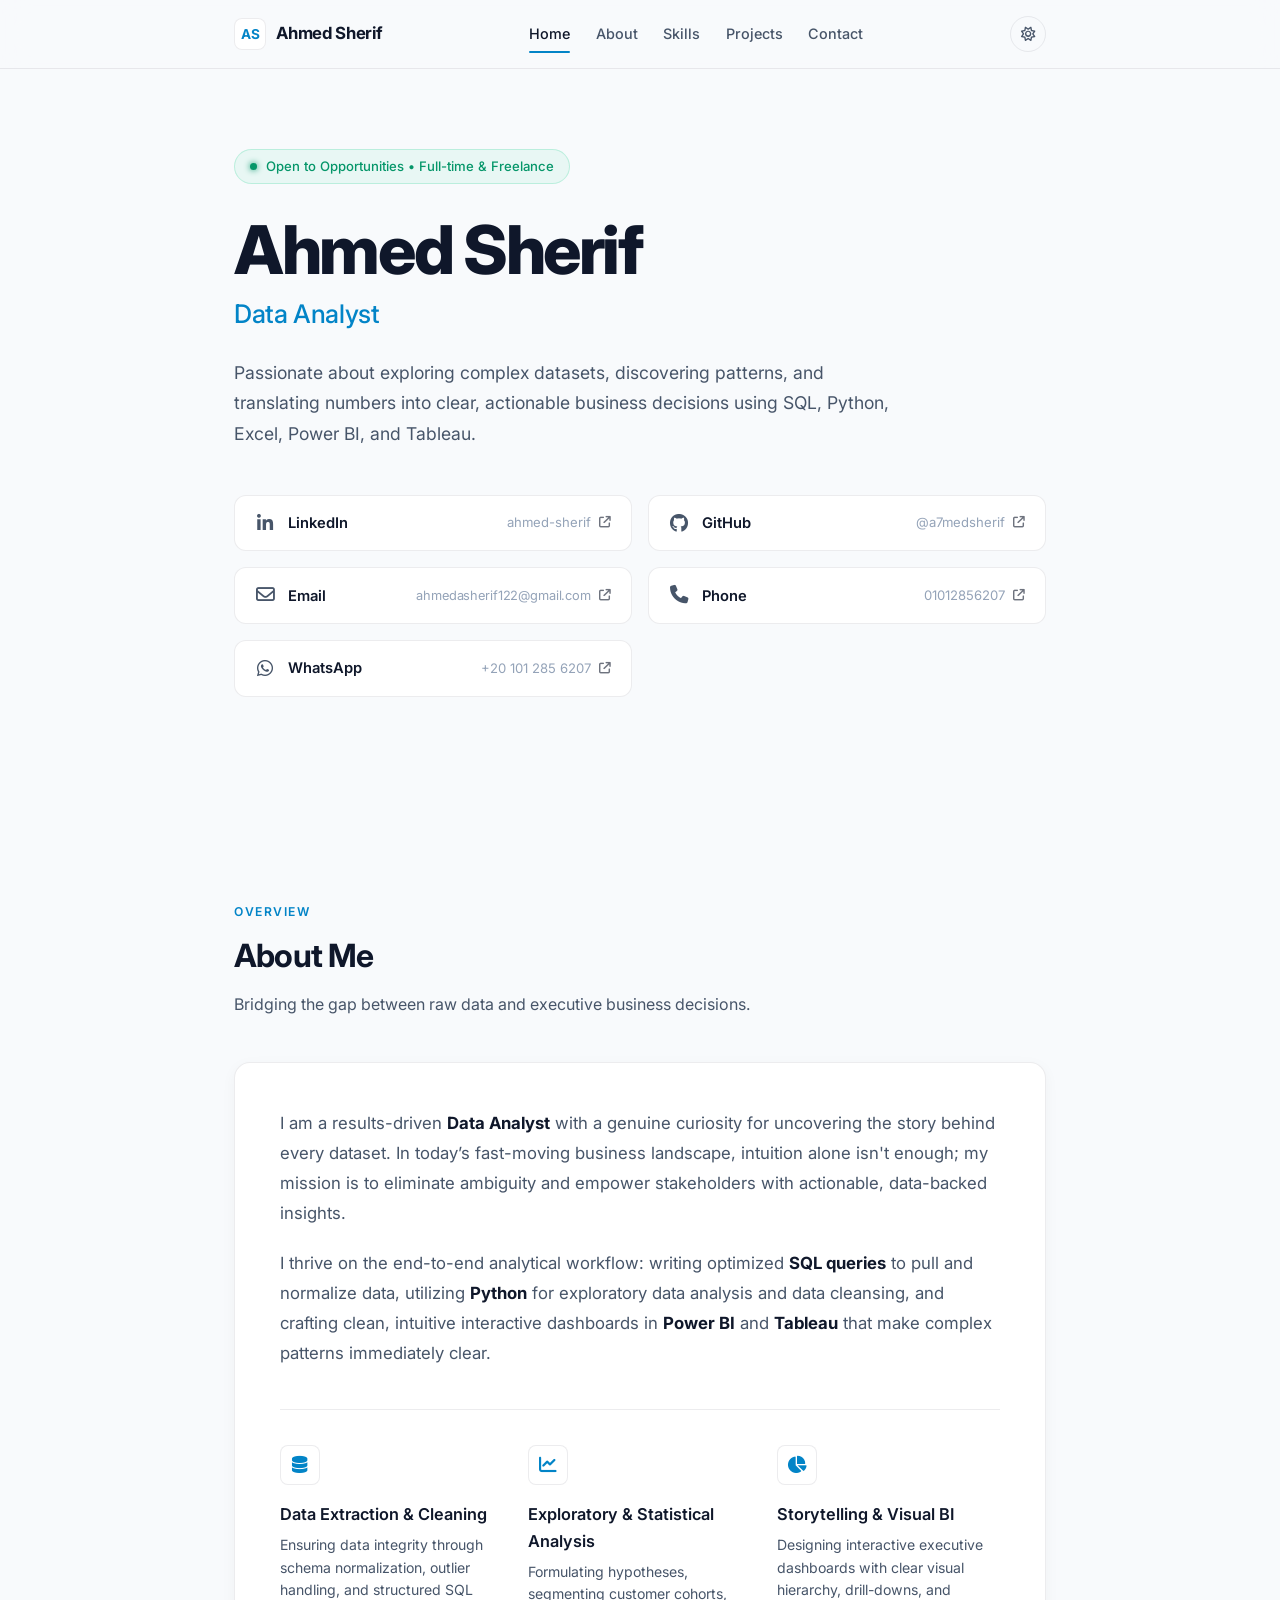
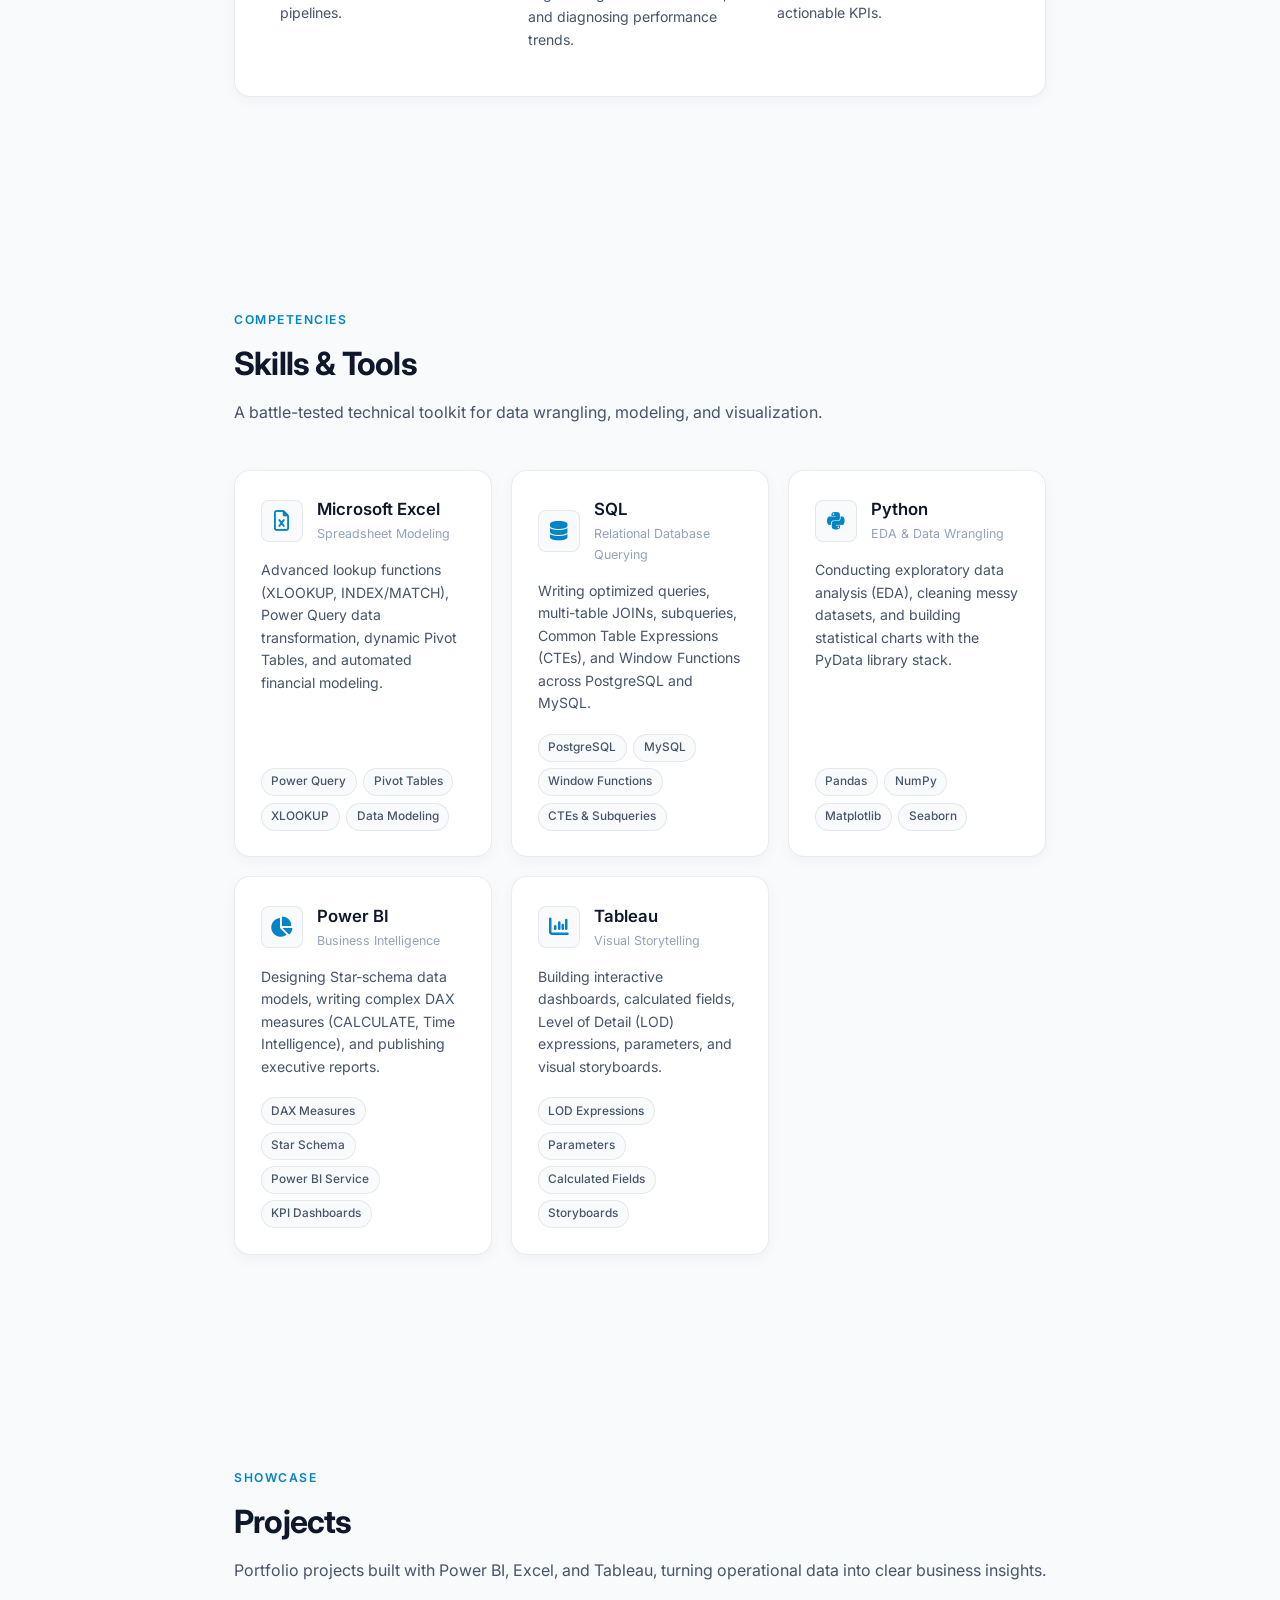
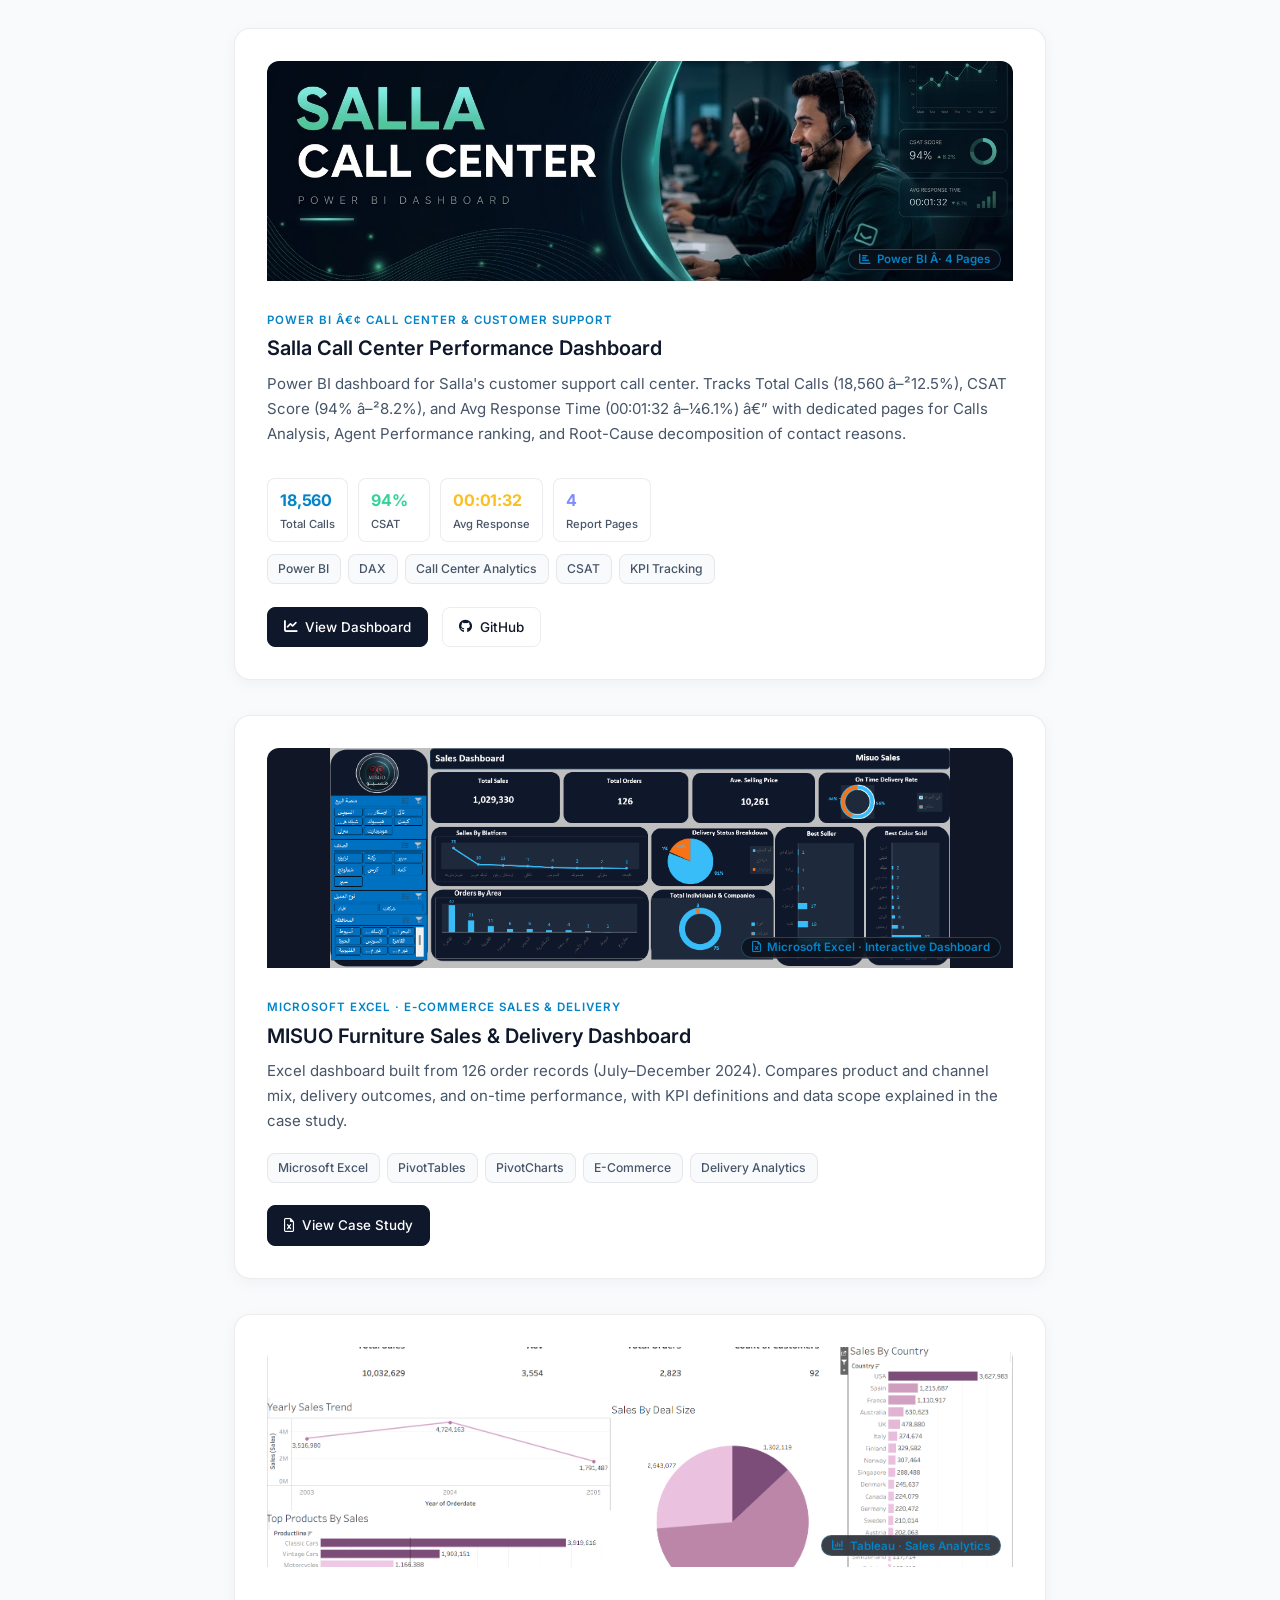
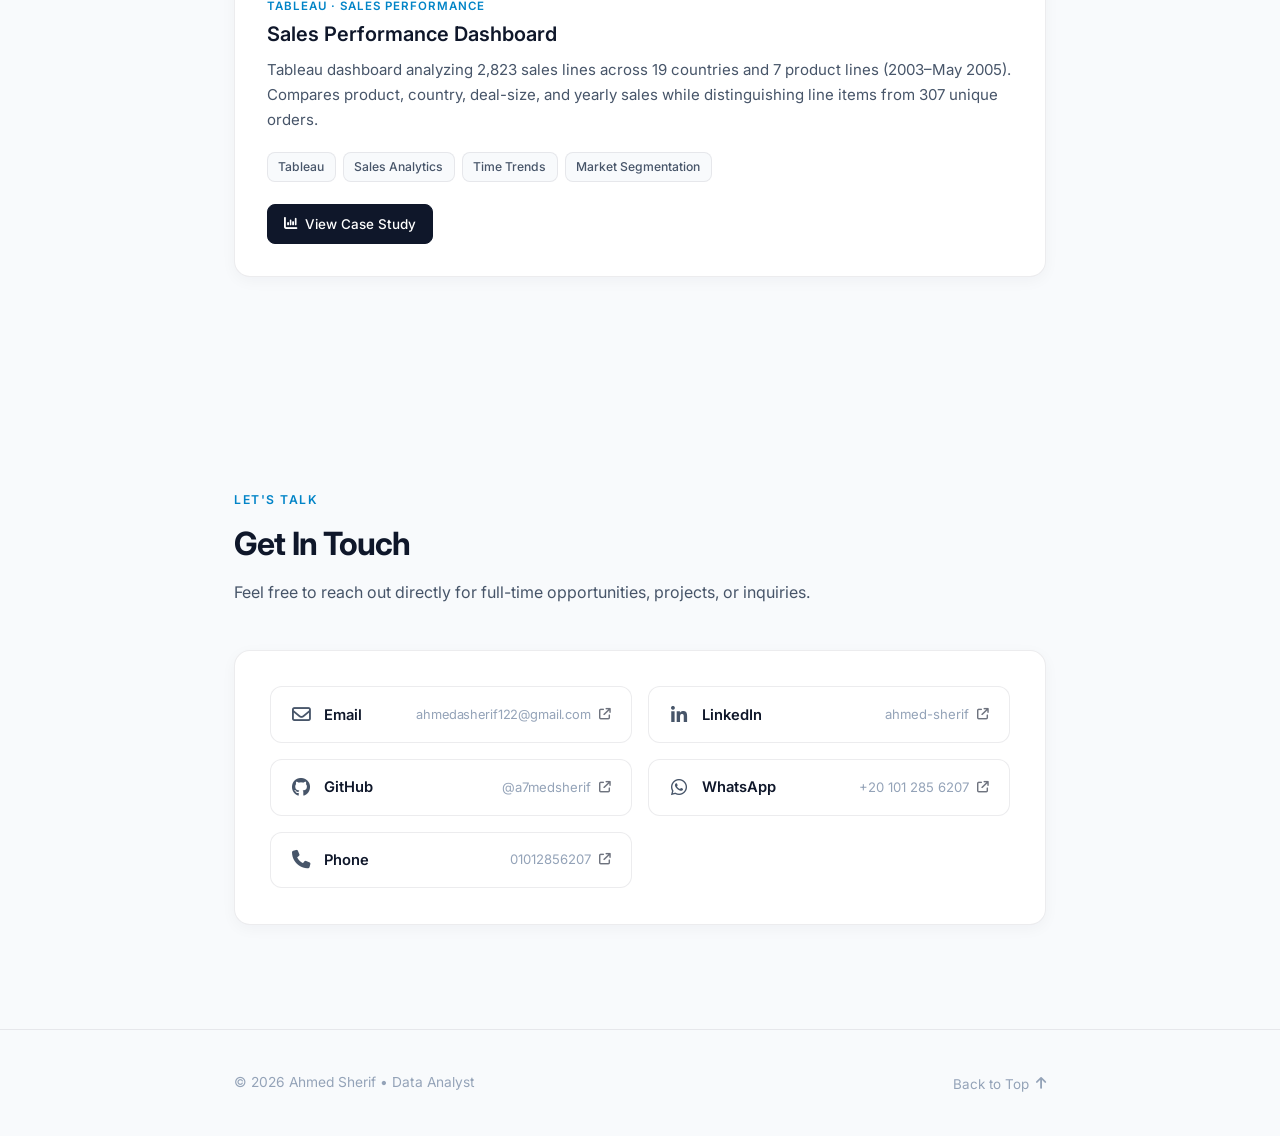
==== commit 86aed790: "Fix portfolio image paths for Vercel deployment" ====
--- a/index.html
+++ b/index.html
@@ -323,7 +323,7 @@
           <article class="card project-card featured-project">
             <div class="project-img-wrap">
               <img
-                src="assets/images/salla-home.jpg"
+                src="data-analyst-portfolio/assets/images/salla-home.jpg"
                 alt="Salla Call Center Power BI Dashboard"
                 class="project-img"
                 loading="lazy"
@@ -372,7 +372,7 @@
                     <!-- PROJECT 02: MISUO FURNITURE SALES & DELIVERY DASHBOARD -->
           <article class="card project-card">
                         <div class="project-img-wrap">
-              <img src="assets/images/misuo-dashboard.png" alt="MISUO Excel sales and delivery dashboard" class="project-img misuo-dashboard-img" style="object-fit:contain;background:#101626" loading="lazy" />
+              <img src="data-analyst-portfolio/assets/images/misuo-dashboard.png" alt="MISUO Excel sales and delivery dashboard" class="project-img misuo-dashboard-img" style="object-fit:contain;background:#101626" loading="lazy" />
               <span class="img-overlay-badge"><i class="fa-regular fa-file-excel"></i> Microsoft Excel · Interactive Dashboard</span>
             </div><div class="project-body">
               <div class="project-header">
@@ -391,7 +391,7 @@
           <!-- PROJECT 03: TABLEAU SALES PERFORMANCE DASHBOARD -->
           <article class="card project-card">
             <div class="project-img-wrap">
-              <img src="assets/images/tableau-sales-dashboard.png" alt="Tableau sales performance dashboard" class="project-img" loading="lazy" />
+              <img src="data-analyst-portfolio/assets/images/tableau-sales-dashboard.png" alt="Tableau sales performance dashboard" class="project-img" loading="lazy" />
               <span class="img-overlay-badge"><i class="fa-solid fa-chart-column"></i> Tableau &middot; Sales Analytics</span>
             </div>
             <div class="project-body">
